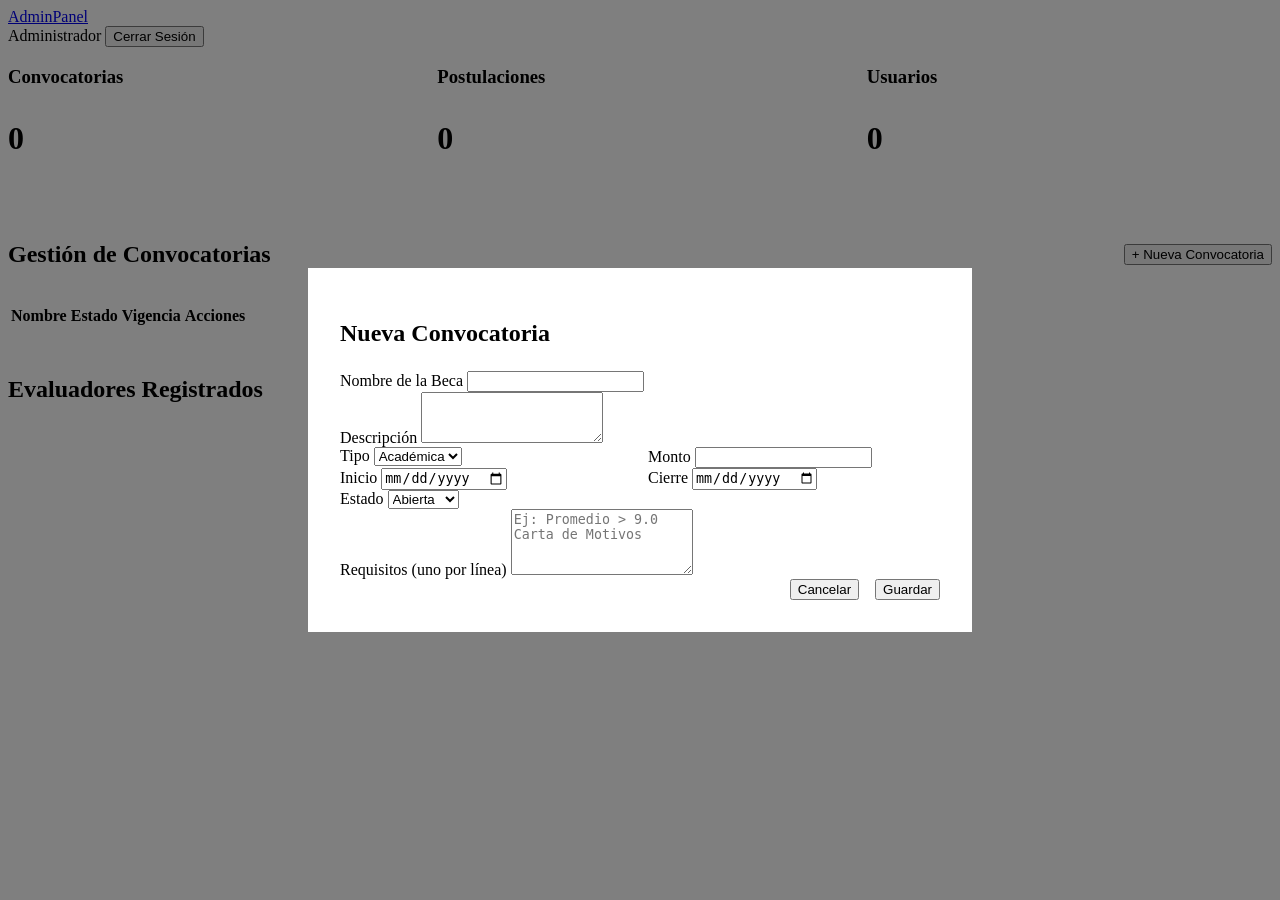
==== html/admin.html @ c6fe3281 "cambios html" ====
<!DOCTYPE html>
<html lang="es">

<head>
    <meta charset="UTF-8">
    <meta name="viewport" content="width=device-width, initial-scale=1.0">
    <title>Panel Administrador - Gestión de Becas</title>
    <link href="https://fonts.googleapis.com/css2?family=Inter:wght@400;600;700&display=swap" rel="stylesheet">
    <link rel="stylesheet" href="css/style.css">
    <style>
        .modal {
            position: fixed;
            top: 0;
            left: 0;
            width: 100%;
            height: 100%;
            background: rgba(0, 0, 0, 0.5);
            display: flex;
            align-items: center;
            justify-content: center;
            z-index: 1000;
        }

        .modal-content {
            background: white;
            padding: 2rem;
            border-radius: var(--radius-md);
            width: 90%;
            max-width: 600px;
            max-height: 90vh;
            overflow-y: auto;
        }
    </style>
</head>

<body class="dashboard-layout">

    <nav class="navbar">
        <div class="container nav-content">
            <a href="#" class="nav-logo">AdminPanel</a>
            <div class="nav-links">
                <span>Administrador</span>
                <button id="logoutBtn" class="btn btn-secondary">Cerrar Sesión</button>
            </div>
        </div>
    </nav>

    <main class="container main-content">
        <!-- Stats -->
        <div
            style="display: grid; grid-template-columns: repeat(auto-fit, minmax(200px, 1fr)); gap: 1.5rem; margin-bottom: 2rem;">
            <div class="card">
                <h3>Convocatorias</h3>
                <p id="total-scholarships" style="font-size: 2rem; font-weight: 700; color: var(--primary);">0</p>
            </div>
            <div class="card">
                <h3>Postulaciones</h3>
                <p id="total-applications" style="font-size: 2rem; font-weight: 700; color: var(--accent);">0</p>
            </div>
            <div class="card">
                <h3>Usuarios</h3>
                <p id="total-users" style="font-size: 2rem; font-weight: 700;">0</p>
            </div>
        </div>

        <!-- Scholarships -->
        <div style="display: flex; justify-content: space-between; align-items: center; margin-bottom: 1rem;">
            <h2>Gestión de Convocatorias</h2>
            <button id="openScholarshipModal" class="btn btn-primary">+ Nueva Convocatoria</button>
        </div>

        <div class="table-container" style="margin-bottom: 3rem;">
            <table>
                <thead>
                    <tr>
                        <th>Nombre</th>
                        <th>Estado</th>
                        <th>Vigencia</th>
                        <th>Acciones</th>
                    </tr>
                </thead>
                <tbody id="scholarships-table-body">
                    <!-- Dynamic Content -->
                </tbody>
            </table>
        </div>

        <!-- Evaluators (Simplified) -->
        <h2>Evaluadores Registrados</h2>
        <div id="evaluators-list"
            style="display: grid; grid-template-columns: repeat(auto-fill, minmax(250px, 1fr)); gap: 1rem; margin-top: 1rem;">
            <!-- Dynamic Content -->
        </div>

    </main>

    <!-- Modal Scholarship -->
    <div id="scholarshipModal" class="modal hidden">
        <div class="modal-content">
            <h2 style="margin-bottom: 1.5rem;">Nueva Convocatoria</h2>
            <form id="scholarshipForm">
                <input type="hidden" id="s-id">

                <div class="form-group">
                    <label>Nombre de la Beca</label>
                    <input type="text" id="s-name" required>
                </div>

                <div class="form-group">
                    <label>Descripción</label>
                    <textarea id="s-description" rows="3" required></textarea>
                </div>

                <div style="display: grid; grid-template-columns: 1fr 1fr; gap: 1rem;">
                    <div class="form-group">
                        <label>Tipo</label>
                        <select id="s-type">
                            <option value="academic">Académica</option>
                            <option value="economic">Económica</option>
                            <option value="social">Social</option>
                        </select>
                    </div>
                    <div class="form-group">
                        <label>Monto</label>
                        <input type="number" id="s-amount" required>
                    </div>
                </div>

                <div style="display: grid; grid-template-columns: 1fr 1fr; gap: 1rem;">
                    <div class="form-group">
                        <label>Inicio</label>
                        <input type="date" id="s-start" required>
                    </div>
                    <div class="form-group">
                        <label>Cierre</label>
                        <input type="date" id="s-end" required>
                    </div>
                </div>

                <div class="form-group">
                    <label>Estado</label>
                    <select id="s-status">
                        <option value="open">Abierta</option>
                        <option value="closed">Cerrada</option>
                    </select>
                </div>

                <div class="form-group">
                    <label>Requisitos (uno por línea)</label>
                    <textarea id="s-reqs" rows="4" placeholder="Ej: Promedio > 9.0&#10;Carta de Motivos"></textarea>
                </div>

                <div style="display: flex; gap: 1rem; justify-content: flex-end;">
                    <button type="button" class="btn btn-secondary"
                        onclick="Admin.closeModal('scholarshipModal')">Cancelar</button>
                    <button type="submit" class="btn btn-primary">Guardar</button>
                </div>
            </form>
        </div>
    </div>

    <!-- Scripts -->
    <script src="js/storage.js"></script>
    <script src="js/auth.js"></script>
    <script src="js/admin.js"></script>
</body>

</html>
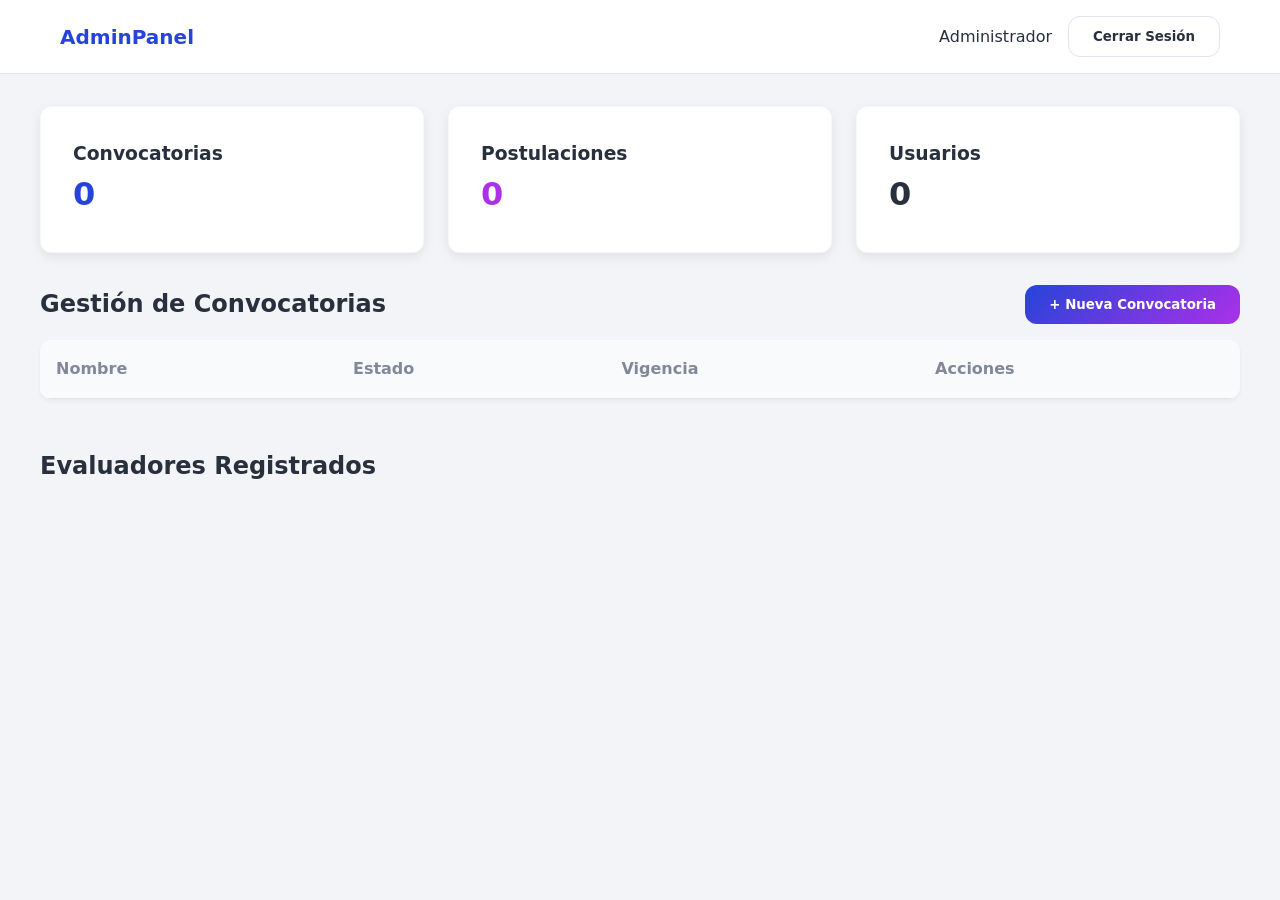
==== commit ce7899f6: "fusion cambios" ====
--- a/html/admin.html
+++ b/html/admin.html
@@ -6,7 +6,8 @@
     <meta name="viewport" content="width=device-width, initial-scale=1.0">
     <title>Panel Administrador - Gestión de Becas</title>
     <link href="https://fonts.googleapis.com/css2?family=Inter:wght@400;600;700&display=swap" rel="stylesheet">
-    <link rel="stylesheet" href="css/style.css">
+    <link rel="stylesheet" href="../css/style.css">
+
     <style>
         .modal {
             position: fixed;
--- a/css/style.css
+++ b/css/style.css
@@ -0,0 +1,257 @@
+/**
+ * style.css
+ * Premium styling for Scholarship Management System.
+ * HSL Color palette, Glassmorphism, and Animations.
+ */
+
+:root {
+    /* Colors - Deep Blue & Purple Theme */
+    --primary-hue: 230;
+    --primary: hsl(var(--primary-hue), 70%, 50%);
+    --primary-dark: hsl(var(--primary-hue), 70%, 35%);
+    --primary-light: hsl(var(--primary-hue), 70%, 65%);
+    --accent-hue: 280;
+    --accent: hsl(var(--accent-hue), 80%, 55%);
+    
+    --bg-body: hsl(220, 30%, 96%);
+    --bg-card: #ffffff;
+    --text-main: hsl(220, 20%, 20%);
+    --text-muted: hsl(220, 10%, 55%);
+    --border-color: hsl(220, 20%, 90%);
+    
+    --success: hsl(150, 60%, 45%);
+    --warning: hsl(35, 90%, 55%);
+    --danger: hsl(350, 70%, 55%);
+
+    /* Shadows & Glass */
+    --shadow-sm: 0 2px 4px rgba(0,0,0,0.05);
+    --shadow-md: 0 4px 12px rgba(0,0,0,0.08);
+    --shadow-lg: 0 8px 24px rgba(0,0,0,0.12);
+    --glass-bg: rgba(255, 255, 255, 0.85);
+    --glass-border: 1px solid rgba(255, 255, 255, 0.5);
+    --backdrop-blur: blur(10px);
+
+    /* Spacing & Radius */
+    --radius-sm: 6px;
+    --radius-md: 12px;
+    --radius-lg: 20px;
+}
+
+/* Reset & Base */
+* {
+    box-sizing: border-box;
+    margin: 0;
+    padding: 0;
+    font-family: 'Inter', system-ui, -apple-system, sans-serif;
+}
+
+body {
+    background-color: var(--bg-body);
+    color: var(--text-main);
+    line-height: 1.6;
+    min-height: 100vh;
+    display: flex;
+    flex-direction: column;
+}
+
+/* Utilities */
+.container {
+    max-width: 1200px;
+    margin: 0 auto;
+    padding: 0 20px;
+    width: 100%;
+}
+
+.hidden { display: none !important; }
+
+/* Buttons */
+.btn {
+    display: inline-flex;
+    align-items: center;
+    justify-content: center;
+    padding: 0.75rem 1.5rem;
+    border-radius: var(--radius-md);
+    font-weight: 600;
+    border: none;
+    cursor: pointer;
+    transition: all 0.2s ease;
+    text-decoration: none;
+    gap: 0.5rem;
+}
+
+.btn-primary {
+    background: linear-gradient(135deg, var(--primary), var(--accent));
+    color: white;
+    box-shadow: 0 4px 10px rgba(var(--primary-hue), 50%, 50%, 0.3);
+}
+
+.btn-primary:hover {
+    transform: translateY(-2px);
+    box-shadow: 0 6px 15px rgba(var(--primary-hue), 50%, 50%, 0.4);
+}
+
+.btn-secondary {
+    background: white;
+    color: var(--text-main);
+    border: 1px solid var(--border-color);
+}
+
+.btn-secondary:hover {
+    background: #f8fafc;
+    border-color: var(--primary-light);
+}
+
+.btn-danger {
+    background: var(--danger);
+    color: white;
+}
+
+/* Inputs */
+.form-group {
+    margin-bottom: 1.5rem;
+}
+
+label {
+    display: block;
+    margin-bottom: 0.5rem;
+    font-weight: 500;
+    color: var(--text-main);
+}
+
+input, select, textarea {
+    width: 100%;
+    padding: 0.8rem 1rem;
+    border: 1px solid var(--border-color);
+    border-radius: var(--radius-sm);
+    font-size: 1rem;
+    transition: border-color 0.2s;
+    background: var(--bg-card);
+}
+
+input:focus, select:focus, textarea:focus {
+    outline: none;
+    border-color: var(--primary);
+    box-shadow: 0 0 0 3px rgba(var(--primary-hue), 70%, 50%, 0.1);
+}
+
+/* Card Style */
+.card {
+    background: var(--bg-card);
+    border-radius: var(--radius-md);
+    box-shadow: var(--shadow-md);
+    padding: 2rem;
+    border: 1px solid rgba(0,0,0,0.03);
+}
+
+.glass-card {
+    background: var(--glass-bg);
+    backdrop-filter: var(--backdrop-blur);
+    border: var(--glass-border);
+    box-shadow: var(--shadow-lg);
+}
+
+/* Auth Pages */
+.auth-layout {
+    min-height: 100vh;
+    display: flex;
+    align-items: center;
+    justify-content: center;
+    background: radial-gradient(circle at top right, var(--primary-light), transparent 40%),
+                radial-gradient(circle at bottom left, var(--accent), transparent 40%);
+}
+
+.auth-container {
+    width: 100%;
+    max-width: 400px;
+}
+
+.auth-header {
+    text-align: center;
+    margin-bottom: 2rem;
+}
+
+.auth-header h1 {
+    font-size: 2rem;
+    background: linear-gradient(135deg, var(--primary-dark), var(--accent));
+    -webkit-background-clip: text;
+    -webkit-text-fill-color: transparent;
+    margin-bottom: 0.5rem;
+}
+
+/* Dashboard Layout */
+.dashboard-layout {
+    display: flex;
+    flex-direction: column;
+}
+
+.navbar {
+    background: white;
+    border-bottom: 1px solid var(--border-color);
+    padding: 1rem 0;
+    position: sticky;
+    top: 0;
+    z-index: 100;
+}
+
+.nav-content {
+    display: flex;
+    justify-content: space-between;
+    align-items: center;
+}
+
+.nav-logo {
+    font-size: 1.25rem;
+    font-weight: 700;
+    color: var(--primary);
+    text-decoration: none;
+}
+
+.nav-links {
+    display: flex;
+    gap: 1rem;
+    align-items: center;
+}
+
+.main-content {
+    padding: 2rem 0;
+    flex: 1;
+}
+
+/* Tables */
+.table-container {
+    overflow-x: auto;
+    border-radius: var(--radius-md);
+    box-shadow: var(--shadow-sm);
+    background: white;
+}
+
+table {
+    width: 100%;
+    border-collapse: collapse;
+}
+
+th, td {
+    padding: 1rem;
+    text-align: left;
+    border-bottom: 1px solid var(--border-color);
+}
+
+th {
+    background: #f8fafc;
+    font-weight: 600;
+    color: var(--text-muted);
+}
+
+tr:last-child td { border-bottom: none; }
+
+/* Status Badges */
+.badge {
+    padding: 0.25rem 0.75rem;
+    border-radius: 50px;
+    font-size: 0.875rem;
+    font-weight: 600;
+}
+
+.badge-open, .badge-approved { background: rgba(0, 255, 128, 0.1); color: var(--success); }
+.badge-closed, .badge-rejected { background: rgba(255, 0, 85, 0.1); color: var(--danger); }
+.badge-pending { background: rgba(255, 187, 0, 0.1); color: var(--warning); }
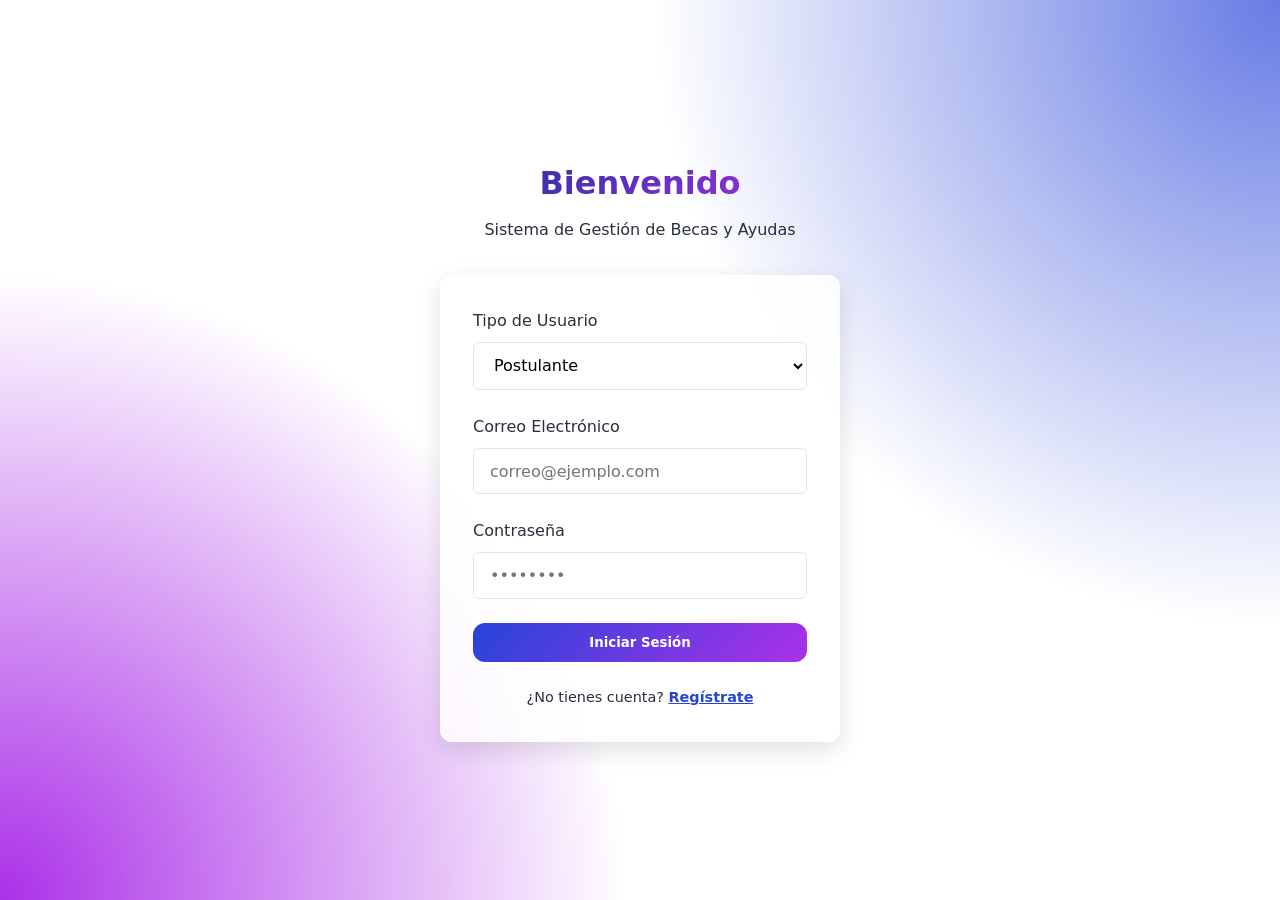
==== commit 57b6f100: "cambios de ingreso de administrador" ====
--- a/html/admin.html
+++ b/html/admin.html
@@ -161,9 +161,10 @@
     </div>
 
     <!-- Scripts -->
-    <script src="js/storage.js"></script>
-    <script src="js/auth.js"></script>
-    <script src="js/admin.js"></script>
+    <script src="../js/storage.js"></script>
+    <script src="../js/data.js"></script>
+    <script src="../js/auth.js"></script>
+    <script src="../js/admin.js"></script>
 </body>
 
 </html>
